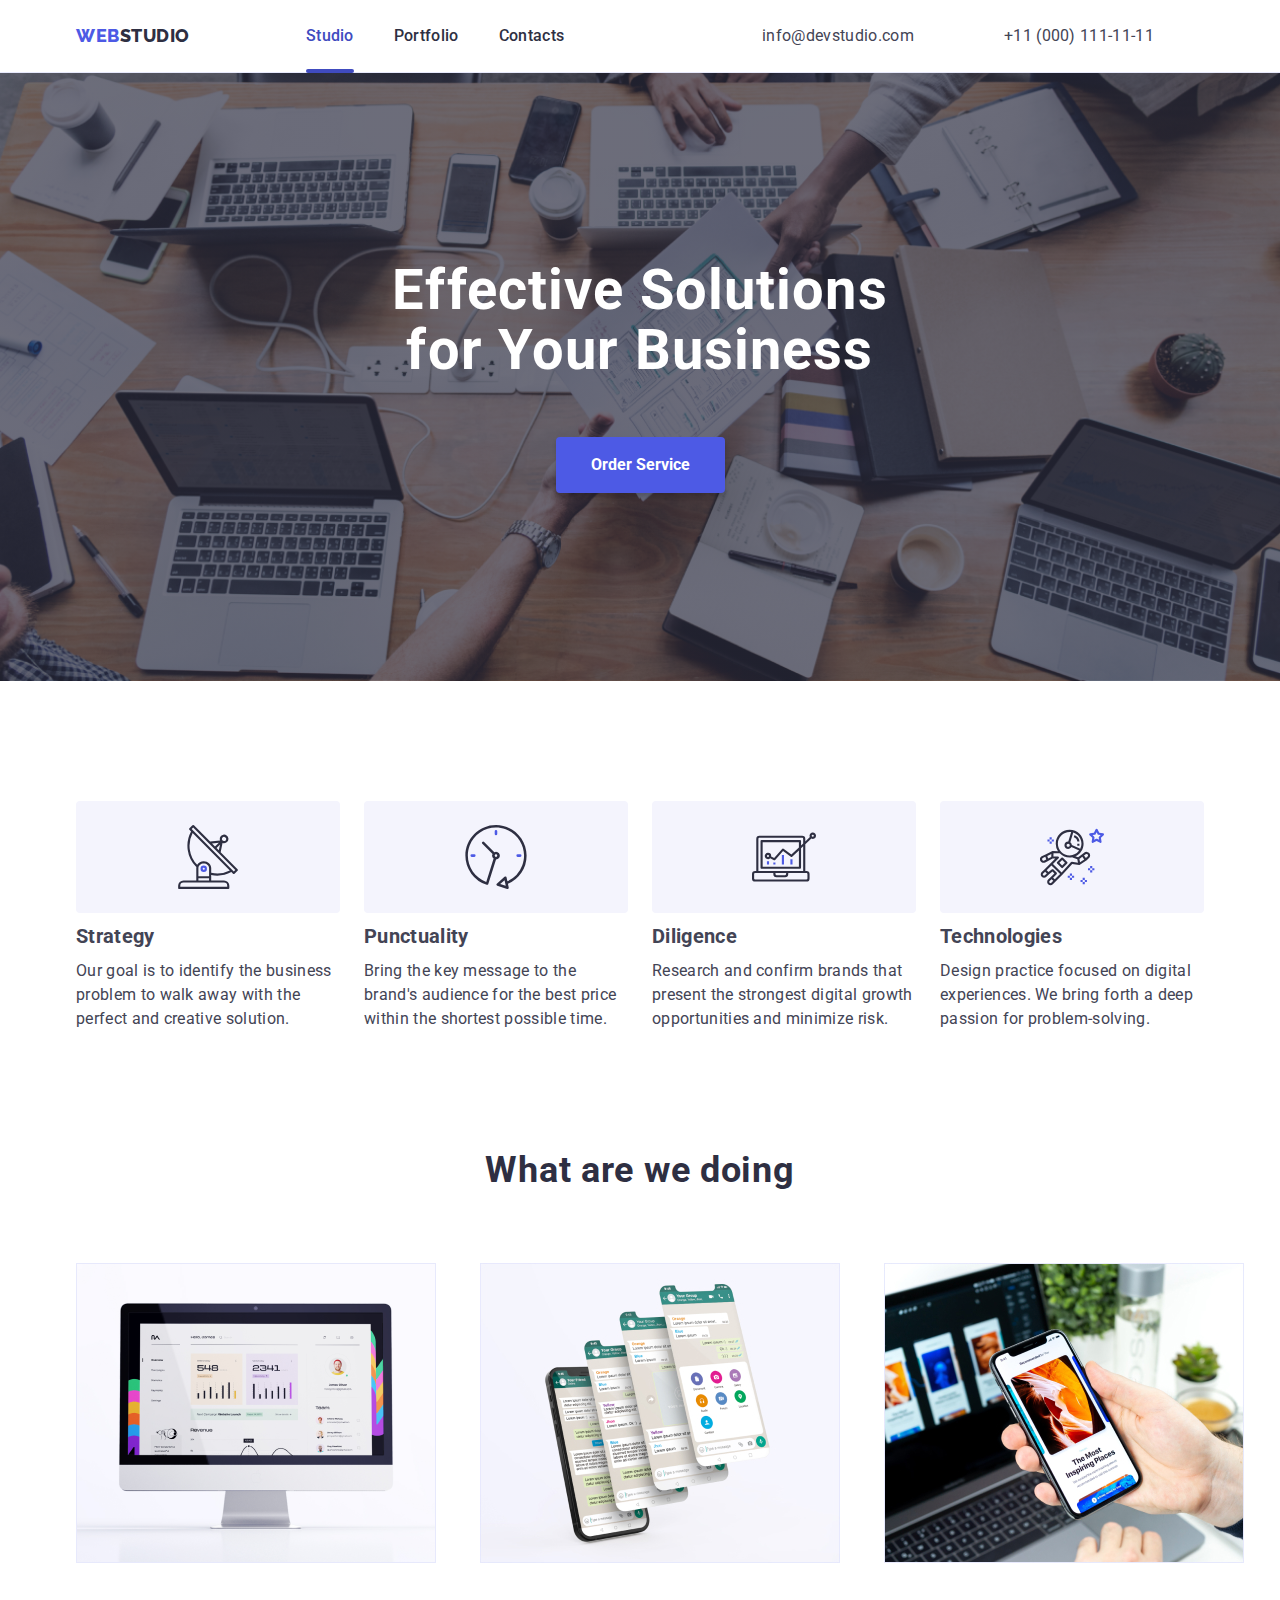
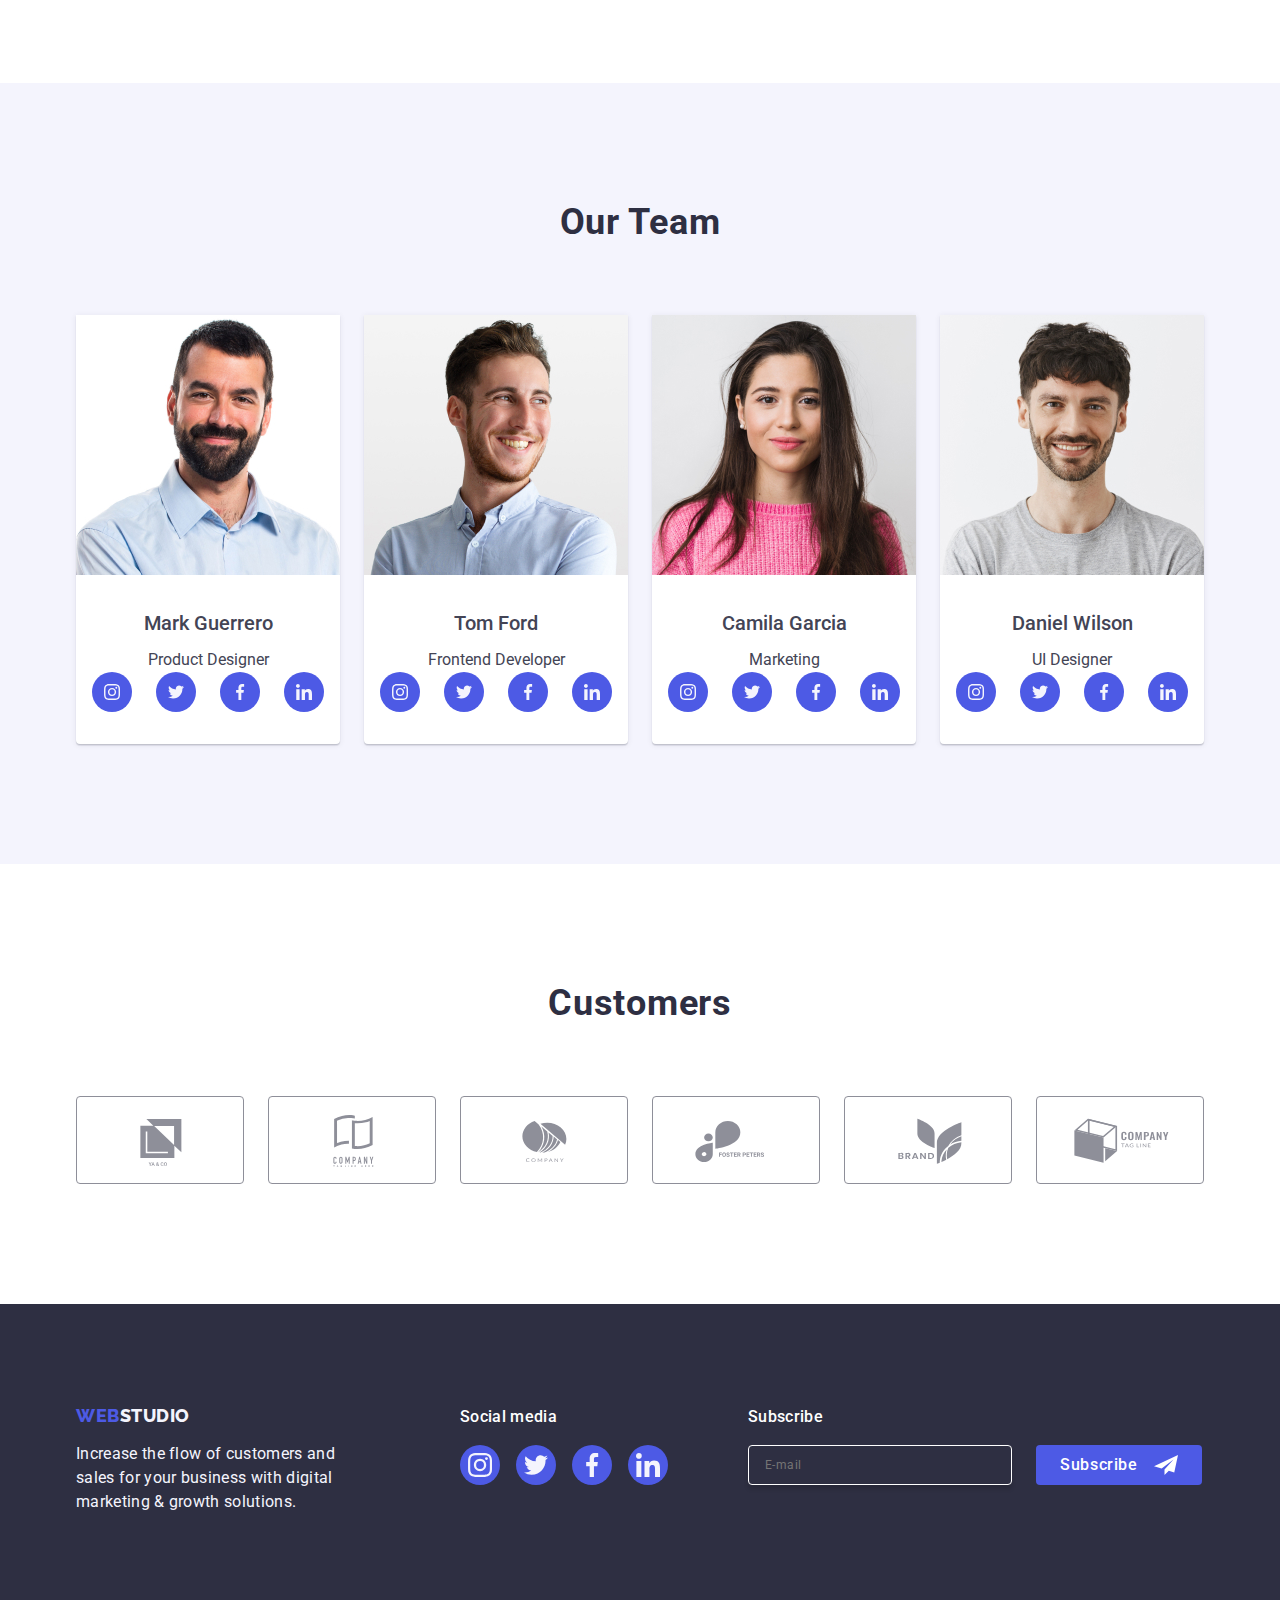
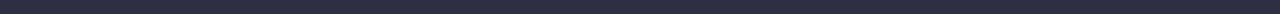
==== index.html @ cbf11909 "Update index.html" ====
<!DOCTYPE html>
<html lang="en">

<head>
  <meta charset="UTF-8" />
  <meta name="viewport" content="width=device-width, initial-scale=1.0" />
  <link rel="preconnect" href="https://fonts.googleapis.com">
  <link rel="preconnect" href="https://fonts.gstatic.com" crossorigin>
  <link href="https://fonts.googleapis.com/css2?family=Raleway:wght@800&family=Roboto:wght@400;500;700;900&display=swap"
    rel="stylesheet">
  <link rel="stylesheet"
    href="https://cdnjs.cloudflare.com/ajax/libs/modern-normalize/1.0.0/modern-normalize.min.css" />
  <link rel="stylesheet" href="./css/styles.css">
  <title>Web Studio</title>
</head>

<body>
  <header class="main-section">
    <div class="header container">
      <nav class="nav">
        <a class="logo link" href="./index.html">
          Web<span class="logo-highlight">Studio</span>
        </a>
        <ul class="menu-list list">
          <li class="menu-item"><a class="nav-link link-padding list link" href="./index.html">Studio</a></li>
          <li class="menu-item"><a class="link-padding list link" href="./portfolio.html">Portfolio</a></li>
          <li class="menu-item"><a class="link-padding list link" href="">Contacts</a></li>
        </ul>
      </nav>
      <address class="contact">
        <ul class="gap list">
          <li><a class="contakt-item link" href="mailto:info@devstudio.com">info@devstudio.com</a></li>
          <li><a class="contakt-item link" href="tel:+110001111111">+11 (000) 111-11-11</a></li>
        </ul>
      </address>
    </div>
  </header>
  <main>
    <section class="hero section">
      <div class="hero-content container">
        <h1 class="first-section-h">Effective Solutions for Your Business</h1>
        <button class="hero-btn" type="button" data-modal-open>Order Service</button>
      </div>
    </section>
    <section class="advantages section">
      <div class="container">
        <h2 class="visually-hidden">Our advantages</h2>
        <ul class="list">
          <li class="advantages-item">
            <div class="icons">
              <svg width="64" height="64">
                <use href="./images/icons.svg#icon-antenna-1"></use>
              </svg>
            </div>
            <h3 class="advantages-title">Strategy</h3>
            <p class="paragraph-main">
              Our goal is to identify the business problem to walk away with the
              perfect and creative solution.
            </p>
          </li>
          <li class="advantages-item">
            <div class="icons">
              <svg width="64" height="64">
                <use href="./images/icons.svg#icon-clock-1"></use>
              </svg>
            </div>
            <h3 class="advantages-title">Punctuality</h3>
            <p class="paragraph-main">
              Bring the key message to the brand's audience for the best price
              within the shortest possible time.
            </p>
          </li>
          <li class="advantages-item">
            <div class="icons">
              <svg width="64" height="64">
                <use href="./images/icons.svg#icon-diagram-1"></use>
              </svg>
            </div>
            <h3 class="advantages-title">Diligence</h3>
            <p class="paragraph-main">
              Research and confirm brands that present the strongest digital
              growth opportunities and minimize risk.
            </p>
          </li>
          <li class="advantages-item">
            <div class="icons">
              <svg width="64" height="64">
                <use href="./images/icons.svg#icon-astronaut-1"></use>
              </svg>
            </div>
            <h3 class="advantages-title">Technologies</h3>
            <p class="paragraph-main">
              Design practice focused on digital experiences. We bring forth a
              deep passion for problem-solving.
            </p>
          </li>
        </ul>
      </div>
    </section>
    <section class="offer section">
      <div class="container">
        <h2 class="section-hii">What are we doing</h2>
        <ul class="list">
          <li class="offer-item">
            <img src="./images//Rectangle71.jpg" alt="imac" width="360" height="300" />
          </li>
          <li class="offer-item">
            <img src="./images/img2.jpg" alt="phone and 3 screens" width="360" height="300" />
          </li>
          <li class="offer-item">
            <img src="./images//img3.jpg" alt="phone and computer" width="360" height="300" />
          </li>
        </ul>
      </div>
    </section>
    <section class="team section">
      <div class="container">
        <h2 class="section-hii">Our Team</h2>
        <ul class="team-list">
          <li class="our-team">
            <img src="./images/img.jpg" alt="Emploe Mark" width="264" height="260" />
            <div class="team-description">
              <h3 class="heading">Mark Guerrero</h3>
              <p class="paragraph-name">Product Designer</p>
              <ul class="social-icons-all">
                <li class="social-icon">
                  <a href="" class="social-link">
                    <svg width="16" height="16" class="svg-class">
                      <use href="./images/icons.svg#icon-instagram-2"></use>
                    </svg>
                  </a>
                </li>
                <li class="social-icon">
                  <a href="" class="social-link">
                    <svg width="16" height="16" class="svg-class">
                      <use href="./images/icons.svg#icon-twitter-1"></use>
                    </svg>
                  </a>
                </li>
                <li class="social-icon">
                  <a href="" class="social-link">
                    <svg width="16" height="16" class="svg-class">
                      <use href="./images/icons.svg#icon-facebook-1"></use>
                    </svg>
                  </a>
                </li>
                <li class="social-icon">
                  <a href="" class="social-link">
                    <svg width="16" height="16" class="svg-class">
                      <use href="./images/icons.svg#icon-linkedin-1"></use>
                    </svg>
                  </a>
                </li>
              </ul>

            </div>
          </li>
          <li class="our-team">
            <img src="./images/img-2.jpg" alt="Emploe Tom" width="264" height="260" />
            <div class="team-description">
              <h3 class="heading">Tom Ford</h3>
              <p class="paragraph-name">Frontend Developer</p>
              <ul class="social-icons-all">
                <li class="social-icon">
                  <a href="" class="social-link">
                    <svg width="16" height="16" class="svg-class">
                      <use href="./images/icons.svg#icon-instagram-2"></use>
                    </svg>
                  </a>
                </li>
                <li class="social-icon">
                  <a href="" class="social-link">
                    <svg width="16" height="16" class="svg-class">
                      <use href="./images/icons.svg#icon-twitter-1"></use>
                    </svg>
                  </a>
                </li>
                <li class="social-icon">
                  <a href="" class="social-link">
                    <svg width="16" height="16" class="svg-class">
                      <use href="./images/icons.svg#icon-facebook-1"></use>
                    </svg>
                  </a>
                </li>
                <li class="social-icon">
                  <a href="" class="social-link">
                    <svg width="16" height="16" class="svg-class">
                      <use href="./images/icons.svg#icon-linkedin-1"></use>
                    </svg>
                  </a>
                </li>
              </ul>
            </div>
          </li>
          <li class="our-team">
            <img src="./images/img-3.jpg" alt="Emploe Camila" width="264" height="260" />
            <div class="team-description">
              <h3 class="heading">Camila Garcia</h3>
              <p class="paragraph-name">Marketing</p>
              <ul class="social-icons-all">
                <li class="social-icon">
                  <a href="" class="social-link">
                    <svg width="16" height="16" class="svg-class">
                      <use href="./images/icons.svg#icon-instagram-2"></use>
                    </svg>
                  </a>
                </li>
                <li class="social-icon">
                  <a href="" class="social-link">
                    <svg width="16" height="16" class="svg-class">
                      <use href="./images/icons.svg#icon-twitter-1"></use>
                    </svg>
                  </a>
                </li>
                <li class="social-icon">
                  <a href="" class="social-link">
                    <svg width="16" height="16" class="svg-class">
                      <use href="./images/icons.svg#icon-facebook-1"></use>
                    </svg>
                  </a>
                </li>
                <li class="social-icon">
                  <a href="" class="social-link">
                    <svg width="16" height="16" class="svg-class">
                      <use href="./images/icons.svg#icon-linkedin-1"></use>
                    </svg>
                  </a>
                </li>
              </ul>
            </div>
          </li>
          <li class="our-team">
            <img src="./images/img-4.jpg" alt="Emploe Daniel" width="264" height="260" />
            <div class="team-description">
              <h3 class="heading">Daniel Wilson</h3>
              <p class="paragraph-name">UI Designer</p>
              <ul class="social-icons-all">
                <li class="social-icon">
                  <a href="" class="social-link">
                    <svg width="16" height="16" class="svg-class">
                      <use href="./images/icons.svg#icon-instagram-2"></use>
                    </svg>
                  </a>
                </li>
                <li class="social-icon">
                  <a href="" class="social-link">
                    <svg width="16" height="16" class="svg-class">
                      <use href="./images/icons.svg#icon-twitter-1"></use>
                    </svg>
                  </a>
                </li>
                <li class="social-icon">
                  <a href="" class="social-link">
                    <svg width="16" height="16" class="svg-class">
                      <use href="./images/icons.svg#icon-facebook-1"></use>
                    </svg>
                  </a>
                </li>
                <li class="social-icon">
                  <a href="" class="social-link">
                    <svg width="16" height="16" class="svg-class">
                      <use href="./images/icons.svg#icon-linkedin-1"></use>
                    </svg>
                  </a>
                </li>
              </ul>
            </div>
          </li>
        </ul>
      </div>
    </section>
    <section class="customers">
      <div class="container">
        <h2 class="section-hii">Customers</h2>
        <ul class="customer-list">
          <li class="li-customers">
            <a href="" class="customer-link">
              <svg width="104" height="56" class="customers-svg">
                <use href="./images/icons.svg#icon-Logo"></use>
              </svg>
            </a>
          </li>
          <li class="li-customers">
            <a href="" class="customer-link">
              <svg width="104" height="56" class="customers-svg">
                <use href="./images/icons.svg#icon-Logo-1"></use>
              </svg>
            </a>
          </li>
          <li class="li-customers">
            <a href="" class="customer-link">
              <svg width="104" height="56" class="customers-svg">
                <use href="./images/icons.svg#icon-Logo-2"></use>
              </svg>
            </a>
          </li>
          <li class="li-customers">
            <a href="" class="customer-link">
              <svg width="104" height="56" class="customers-svg">
                <use href="./images/icons.svg#icon-Logo-3"></use>
              </svg>
            </a>
          </li>
          <li class="li-customers">
            <a href="" class="customer-link">
              <svg width="104" height="56" class="customers-svg">
                <use href="./images/icons.svg#icon-Logo-4"></use>
              </svg>
            </a>
          </li>
          <li class="li-customers">
            <a href="" class="customer-link">
              <svg width="104" height="56" class="customers-svg">
                <use href="./images/icons.svg#icon-Logo-5"></use>
              </svg>
            </a>
          </li>
        </ul>
      </div>

    </section>
  </main>
  <footer class="page-footer ">
    <div class="all-footer container">
      <div class=" logo-paragraph">
        <a class="bottom logo link" href="./index.html">
          Web<span class="footer-logo">Studio</span>
        </a>
        <p class="paragraph-footer">
          Increase the flow of customers and sales for your business with digital
          marketing & growth solutions.
        </p>
      </div>
      <div>
        <p class="footer-social-p">Social media</p>
        <ul class="footer-social-links">
          <li class="footer-social-link">
            <a href="" class="footer-link">
              <svg width="24" height="24" class="footer-svg">
                <use href="./images/icons.svg#icon-instagram-2"></use>
              </svg>
            </a>
          </li>
          <li class="footer-social-link">
            <a href="" class="footer-link">
              <svg width="24" height="24" class="footer-svg">
                <use href="./images/icons.svg#icon-twitter-1"></use>
              </svg>
            </a>
          </li>
          <li class="footer-social-link">
            <a href="" class="footer-link">
              <svg width="24" height="24" class="footer-svg">
                <use href="./images/icons.svg#icon-facebook-1"></use>
              </svg>
            </a>
          </li>
          <li class="footer-social-link">
            <a href="" class="footer-link">
              <svg width="24" height="24" class="footer-svg">
                <use href="./images/icons.svg#icon-linkedin-1"></use>
              </svg>
            </a>
          </li>

        </ul>
      </div>
      <div class="footer-form">
        <p class="form-p">Subscribe</p>
      
        <form class="form">
          <label class="form-label">
            <input class="form-label-input" type="email" name="email" placeholder="E-mail" /></label>
      
          <button type="submit" class="footer-submit-button">
            Subscribe
            <svg class="form-button-svg" width="24" height="24">
              <use href="./images/icons.svg#icon-Frame-3"></use>
            </svg>
          </button>
        </form>
      </div>
    </div>
    
  </footer>
  <div class="modal-window is-hidden" data-modal>
    <div class="modal">
      <button class="modal-btn" type="button" data-modal-close>
        <svg width="8" height="8" class="modal-icon">
          <use href="./images/icons.svg#icon-close-modal-icon"></use>
        </svg>
      </button>
      <p class="modal-p">Leave your contacts and we will call you back</p>
      <form>
        <div class="div-form">
        <label class="label-user" for="user-name">Name</label>
        <div class="modal-content">
          <input class="input" name="user-name" type="text" id="user-name" required>
          <svg width="18" height="24" class="modal-icon">
            <use href="./images/icons.svg#icon-person-black-18dp-1"></use>
          </svg>
          </div>
        </div>
        <div class="div-form">

        <label class="label-user" for="phone">Phone</label>
        <div class="modal-content">
          <input class="input" name="user-name" type="text" id="phone" required>
          <svg width="18" height="24" class="modal-icon">
            <use href="./images/icons.svg#icon-phone-black-18dp-1"></use>
          </svg>
          
        </div>
        </div>
        
        <div class="div-form">
        <label class="label-user" for="email">Email</label>
        <div class="modal-content">
          <input class="input" name="user-name" type="text" id="email" required>
          <svg width="18" height="24" class="modal-icon">
            <use href="./images/icons.svg#icon-email-black-18dp-1"></use>
          </svg>
          
        </div>
        </div>
        <div>

        <label class="label-user" for="user-comment">Comment</label>
        <textarea placeholder="Text input" class="textarea" name="user-comment" id="user-comment"></textarea>
        <div class="checkbox"> 
          <input id="user-privacy"
              type="checkbox"
              value="true"
              name="user-privacy"
              class="visually-hidden input-checkbox">
              <label class="conditions" for="user-privacy">
                <span class="checbox-span">
                  <svg width="10" height="8" class="svg-span">
                    <use href="./images/icons.svg#icon-Vector"></use>
                  </svg> </span>I accept the terms and conditions of the
              
                <a href="PrivacyPolicy" class="privacy-policy">
                  Privacy Policy</a></label>
        </div>
        </div>
        <button class="send-btn" type="submit">Send</button>
      </form>
      
    </div>
  </div>
  <script src="./js/modal.js"></script>
</body>

</html>
---- css/styles.css ----
:root {
    --first-color-text: #2E2F42;
    --Lavender: #E7E9FC;
    --color-white: #ffffff;
    --iris: #4D5AE5;
    --Ocean: #404BBF;
    --cloud: #F4F4FD;
    --SLATE: #434455;
    --kolo4: #404bbf;
    --kolor5: #31d0aa;
    --kolor6: #8e8f99;
    --kolor7: #fcfcfc;
}

* {
    margin: 0;
    padding: 0;
}

body {
    background-color: #FFFFFF;
    font-family: 'Roboto', sans-serif;
    color: #434455;
    line-height: 1.6;
}

.main-section {
    border-bottom: 1px solid #e7e9fc;
    box-shadow: 0px 2px 1px rgba(46, 47, 66, 0.08),
        0px 1px 1px rgba(46, 47, 66, 0.16),
        0px 1px 6px rgba(46, 47, 66, 0.08);
}

.logo .link {
    font-size: 18px;
    line-height: 1.17;
    letter-spacing: 0.03em;
    color: var(--iris);
    padding: 24px 0;
}

.logo-footer {
    font-family: "Raleway", sans-serif;
    font-weight: 800;
    font-size: 18px;
    line-height: 1.17;
    letter-spacing: 0.03em;
    text-decoration: none;
    text-transform: uppercase;
    color: var(--cloud);
    font-style: normal;
}

.highlight {
    color: var(--iris);
}

.menu-item {
    gap: 40px;
}

.menu-item:last-child {
    margin-right: 0;
}

.list {
    font-size: 16px;
    font-style: normal;

    line-height: 1.5;
    letter-spacing: 0.32px;
    list-style: none;
    text-decoration: none;
    display: flex;
    align-items: center;
    gap: 24px;
}

.list-buttons {
    display: flex;
    justify-content: center;
    gap: 24px;
    margin-bottom: 72px;
}

.contact {
    font-style: normal;
    color: var(--SLATE);
}

.contact:hover {
    color: var(--Ocean);
}

.contakt-item .link {
    color: var(--SLATE);
}

.contakt-item .link:hover,
.contakt-item .link:active {
    color: var(--kolo4);
}

.advantages-title {
    font-size: 20px;
    margin-bottom: 8px;
}

.p {
    color: var(--first-color-text);
    font-family: Roboto;
    font-size: 16px;
    line-height: 1.5;
    letter-spacing: 0.32px;
}

.span {
    color: var(--first-color-text);
}

.page-footer {
    padding-top: 100px;
    padding-bottom: 100px;
    color: var(--cloud);
    background-color: var(--first-color-text);
}

.all-footer {
    display: flex;
    align-items: baseline;
}

.logo-highlight {
    color: var(--first-color-text);
    text-decoration: none;
}

.footer-logo {
    color: #f4f4fd;
}

.hero-btn {
    color: var(--color-white);
    background-color: var(--iris);
    border: none;
    border-radius: 4px;
    font-size: 16px;
    font-weight: 700;
    line-height: 1.9em;
    cursor: pointer;
    box-shadow: 0px 4px 4px rgba(0, 0, 0, 0.15);
    border-radius: 4px;
    display: block;
    min-width: 169px;
    height: 56px;
    margin: auto;
    margin-top: 56px;
    transition: background-color 250ms cubic-bezier(0.4, 0, 0.2, 1);
}

.hero-btn:hover,
.hero-btn:focus,
.hero-btn:active {
    background-color: var(--Ocean);
    color: var(--color-white);
}

.btn {
    color: var(--iris);
    background-color: var(--Lavender);
    min-height: 38px;
    padding: 12px 24px;
    font-size: 16px;
    font-weight: 500;
    border: 1px solid var(--Lavender);
    border-radius: 4px;
    cursor: pointer;
    transition: color 250ms cubic-bezier(0.4, 0, 0.2, 1),
        background-color 250ms cubic-bezier(0.4, 0, 0.2, 1),
        border-color 250ms cubic-bezier(0.4, 0, 0.2, 1),
        box-shadow 250ms cubic-bezier(0.4, 0, 0.2, 1);
}

.btn:hover,
.btn:focus,
.btn:active {
    background-color: var(--Ocean);
    color: var(--color-white);
    box-shadow: 0px 3px 1px rgba(0, 0, 0, 0.1), 0px 1px 2px rgba(0, 0, 0, 0.08),
        0px 2px 2px rgba(0, 0, 0, 0.12);
    border-radius: 4px;
    border: 1px solid transparent;
}

.submenu-item {
    list-style-type: none;
}

.advantages {
    padding: 120px 0;
}

.advantages-item {
    display: inline-block;
    width: calc((100% - 72px) / 4);
}

.advantages-item:last-child {
    margin-right: 0;
}

.visually-hidden {
    position: absolute;
    width: 1px;
    height: 1px;
    margin: -1px;
    border: 0;
    padding: 0;
    white-space: nowrap;
    clip-path: inset(100%);
    clip: rect(0 0 0 0);
    overflow: hidden;
}

.paragraph {
    font-size: 16px;
    line-height: 1.5;
    letter-spacing: 0.02em;
    color: var(--SLATE);
}

.link {
    font-size: 16px;
    line-height: 1.5;
    letter-spacing: 0.02em;
    color: var(--first-color-text);
    text-decoration: none;
    display: inline-block;
}

.list .link:hover,
.list .link:focus {
    color: var(--Ocean);
}

.link-shadow-box {
    display: block;
    transition: box-shadow 250ms cubic-bezier(0.4, 0, 0.2, 1);
}

.link-shadow-box:hover,
.link-shadow-box:focus {
    box-shadow: 0px 1px 6px rgba(46, 47, 66, 0.08),
        0px 1px 1px rgba(46, 47, 66, 0.16),
        0px 2px 1px rgba(46, 47, 66, 0.08);
}

.link-shadow-box:hover .acapit-portfolio {
    transform: translateY(0%);
}

.link-shadow-box:focus .acapit-portfolio {
    transform: translateY(0%);
}

.logo-highlight .link {
    text-decoration: none;


}

.paragraph-footer {
    line-height: 1.5;
    letter-spacing: 0.02em;
    padding-left: 0px;
    width: 264px;

}

.first-section-h {
    font-weight: 700;
    font-size: 56px;
    line-height: 1.07;
    text-align: center;
    letter-spacing: 0.02em;
    color: var(--color-white);
    margin-bottom: 30px;
    max-width: 496px;
    margin: auto;
}

.button-first-section {
    font-family: "Roboto", sans-serif;
    font-weight: 500;
    font-size: 16px;
    line-height: 1.5;
    letter-spacing: 0.04em;
    cursor: pointer;
}

.paragraph-main {
    font-size: 16px;
    line-height: 1.5;
    letter-spacing: 0.02em;
    color: var(--SLATe);
    text-align: left;
}

.paragraph-name .team-photo {
    margin-bottom: 30px;
}

.team-description {
    padding: 32px 0px;
}

.team-description-h3 {
    margin-bottom: 10px;
}

.section-hii {
    font-size: 36px;
    line-height: 1.11;
    letter-spacing: 0.02em;
    color: var(--first-color-text);
    margin: 0;
    margin-bottom: 72px;
    padding: 0;
    text-align: center;
}

.team {
    text-align: center;
    background-color: var(--cloud);
    padding-top: 94px;
    padding-bottom: 94px;
    margin-bottom: 0px;
    padding: 120px 0
}

.our-team {
    background-color: var(--color-white);
    box-shadow: 0px 1px 6px rgba(46, 47, 66, 0.08),
        0px 1px 1px rgba(46, 47, 66, 0.16),
        0px 2px 1px rgba(46, 47, 66, 0.08);
    border-radius: 0px 0px 4px 4px;
    max-width: 270px;
    display: inline-block;
    width: calc((100% - 72px) / 4);
}

.our-team:last-child {
    margin-right: 0;
}

.button-first-section:focus {
    background-color: var(--kolo4);
}

.contakt-item {
    color: var(--SLATE);
    font-weight: 400;
    display: block;
    margin-right: 50px;
    transition: color 250ms cubic-bezier(0.4, 0, 0.2, 1);
}

.contact-item:last-child {
    margin-right: 0;
}

.logo {
    font-family: "Raleway", sans-serif;
    font-weight: 800;
    font-size: 18px;
    line-height: 1.17;
    letter-spacing: 0.03em;
    text-decoration: none;
    text-transform: uppercase;
    color: var(--iris);
    font-style: normal;
    margin-right: 76px;
}

.hero {
    background-color: var(--first-color-text);
    padding: 188px 0;
    display: flex;
    justify-content: center;
    align-items: center;
    background-image: linear-gradient(rgba(46, 47, 66, 0.7),
            rgba(46, 47, 66, 0.7)),
        url(../images/people-office.jpg);
    max-width: 1440px;
    background-repeat: no-repeat;
    background-position: center;
    background-size: cover;
    margin: auto;
}

.hero-content {
    text-align: center;
    width: 700px;
}

.offer {
    text-align: center;
    padding-bottom: 120px;
}

.offer-item {
    display: inline-block;
    margin-right: 20px;
    width: calc((100% - 48px) / 3);
}

.offer-item:last-child {
    margin-right: 0;
}

.submenu-list {
    margin: auto;
    padding: 96px 0 120px 0;
}

.submenu-list>ul {
    display: flex;
    justify-content: space-around;
}

.projects-list {

    display: flex;
    flex-wrap: wrap;
    justify-content: space-between;
    row-gap: 48px;
    column-gap: 24px;
    list-style: none;

}

.projects-description {
    border: 1px solid var(--Lavender);
    padding: 32px 16px;
    border-top: none;

}

.projects-description>h3 {
    line-height: 2em;
}

.projects-description>p {
    color: var(--brand-color-grey);
    line-height: 2em;
}

img {
    display: block;
}

.nav {
    display: flex;
    justify-content: flex-start;
    flex-direction: row;
    align-items: center;
    gap: 40px;
    list-style: none;
    font-weight: 500;
}

.header {
    padding-top: 24px;
    padding-bottom: 24px;
    display: flex;
    justify-content: space-between;
    align-items: center;
}

.projects-img {
    width: calc((100% - 48px) / 3);
}

.heading {
    margin-bottom: 8px;
    font-size: 20px;

    font-weight: 500;
}

.team-list {
    display: flex;
    gap: 24px;
}

.menu-list {
    display: flex;
    align-items: center;
    flex-wrap: wrap;
    gap: 40px;
    position: relative;
    color: #404bbf;
}

.container {
    width: 1158px;
    margin: 0 auto;
    padding: 0 15px;
}

.logo-paragraph {
    margin-right: 120px;
}

.link-padding {
    padding: 24px 0;
}

.bottom {
    margin-bottom: 16px;
}

.gap {
    gap: 40px;
}

.footer-social-p {
    font-weight: 500;
    line-height: 1.5;
    letter-spacing: 0.02em;
    color: var(--color-white);
    margin-bottom: 16px;
}

.footer-social-links {
    display: flex;
    gap: 16px;
}

.footer-social-link {
    width: 40px;
    height: 40px;
    list-style: none;

}

.footer-link {
    width: 100%;
    height: 100%;
    background-color: var(--iris);
    border-radius: 50%;
    display: flex;
    align-items: center;
    justify-content: center;
    transition: background-color 250ms cubic-bezier(0.4, 0, 0.2, 1);
}

.footer-link:hover,
.footer-link:focus,
.footer-link:active {
    background-color: var(--kolor5);
}

.footer-svg {
    fill: var(--cloud);
}

.icons {
    display: flex;
    align-items: center;
    justify-content: center;
    height: 112px;
    background-color: var(--cloud);
    border-radius: 4px;
    margin-bottom: 8px;
}

.social-icons-all {
    display: flex;
    justify-content: center;
    list-style: none;
    gap: 24px;

}

.social-icon {
    width: 40px;
    height: 40px;

}

.social-link {
    width: 100%;
    height: 100%;
    background-color: var(--iris);
    border-radius: 50%;
    display: flex;
    align-items: center;
    justify-content: center;
    transition: background-color 250ms cubic-bezier(0.4, 0, 0.2, 1);
}

.social-link:hover,
.social-link:focus {
    background-color: var(--kolo4);
}

.svg-class {
    fill: var(--cloud)
}

.customers {
    padding-top: 120px;
    padding-bottom: 120px;
}

.h2-customers {
    font-size: 36px;
    line-height: 1.11;
    color: var(--first-color-text);
    margin-bottom: 72px;
}

.customer-list {
    display: flex;
    gap: 24px;
    list-style: none;
}

.li-customers {

    width: calc((100% - 120px) / 6);
    height: 88px;

}

.customer-link {
    width: 100%;
    height: 100%;
    border: 1px solid #8e8f99;
    border-radius: 4px;
    display: flex;
    align-items: center;
    justify-content: center;
    color: var(--kolor6);
    transition: border-color 250ms cubic-bezier(0.4, 0, 0.2, 1),
        color 250ms cubic-bezier(0.4, 0, 0.2, 1);
}

.customer-link:hover,
.customer-link:focus {
    border-color: var(--kolo4);
    color: var(--kolo4);
}

.customers-svg {
    fill: currentColor;
}

.nav-link {
    color: var(--kolo4);
    position: relative;
    transition: color 250ms cubic-bezier(0.4, 0, 0.2, 1);
}

.nav-link::after {
    content: '';
    position: absolute;
    left: 0;
    bottom: -1px;
    height: 4px;
    background-color: var(--kolo4);
    border-radius: 2px;
    width: 100%;
}

.modal-window {
    position: fixed;
    top: 0;
    left: 0;
    width: 100%;
    height: 100%;
    background-color: rgba(46, 47, 66, 0.4);
    transition: opacity 250ms cubic-bezier(0.4, 0, 0.2, 1), visibility 250ms cubic-bezier(0.4, 0, 0.2, 1);
}

.is-hidden {
    opacity: 0;
    visibility: hidden;
    pointer-events: none;
}

.modal {
    padding: 72px 24px 24px 24px;
    position: absolute;
    top: 50%;
    left: 50%;
    transform: translate(-50%, -50%) scale(1);
    width: 408px;
    min-height: 584px;
    background-color: var(--kolor7);
    box-shadow: 0px 1px 1px rgba(0, 0, 0, 0.14),
        0px 1px 3px rgba(0, 0, 0, 0.12),
        0px 2px 1px rgba(0, 0, 0, 0.2);
    border-radius: 4px;
    transition: transform 250ms cubic-bezier(0.4, 0, 0.2, 1);
}

.modal-btn {
    position: absolute;
    top: 24px;
    right: 24px;
    width: 24px;
    height: 24px;
    border-radius: 50%;
    display: flex;
    align-items: center;
    justify-content: center;
    background-color: var(--Lavender);
    border: 1px solid rgba(0, 0, 0, 0.1);
    padding: 0;
    cursor: pointer;
    transition: background-color 250ms cubic-bezier(0.4, 0, 0.2, 1), border 250ms cubic-bezier(0.4, 0, 0.2, 1);
}

.modal-btn:hover,
.modal-btn:focus {
    background-color: var(--Ocean);
    border: none;
    fill: var(--color-white)
}

.modal-icon {
    transition: fill 250ms cubic-bezier(0.4, 0, 0.2, 1);
}

.portfolio-img {
    position: relative;
    overflow: hidden;
}

.acapit-portfolio {
    position: absolute;
    top: 0;
    font-size: 16px;
    line-height: 1.5;
    letter-spacing: 0.02em;
    color: var(--cloud);
    padding: 40px 32px;
    background-color: var(--iris);
    height: 100%;
    width: 100%;
    transform: translateY(100%);
    transition: transform 250ms cubic-bezier(0.4, 0, 0.2, 1);
}
.footer-form {
    margin-bottom: 16px;
    font-weight: 500;
    font-size: 16px;
    line-height: 1.5;
    letter-spacing: 0.02em;
    color: var(--color-white);
    margin-left: 80px;
}
.form-p {
    margin-bottom: 16px;
}
.form {
    display: flex;
    gap: 24px;
}
.form-label-input {
    gap: 24px;
    width: 264px;
    height: 40px;
    border: 1px solid var(--color-white);
    background-color: transparent;
    border-radius: 4px;
    box-shadow: 0px 4px 4px 0px rgba(0, 0, 0, 0.15);
    font-size: 12px;
    line-height: 1.5;
    letter-spacing: 0.04em;
    padding-left: 16px;
    color: var(--color-white);
}
.form-label-input placeholder {
    color: var(--color-white);
}
.footer-submit-button {
    height: 40px;
    min-width: 165px;
    display: flex;
    justify-content: center;
    align-items: center;
    padding: 8px 24px;
    font-size: 16px;
    font-weight: 500;
    line-height: 1.5;
    letter-spacing: 0.04em;
    cursor: pointer;
    color: var(--color-white);
    background-color: var(--iris);
    border: none;
    border-radius: 4px;
}
.form-label {
    display: flex;
    gap: 24px;
}
.form-button-svg {
    margin-left: 16px;
}
.modal-p {
    font-size: 16px;
    text-align: center;
    font-weight: 500;
    line-height: 1.5;
    letter-spacing: 0.02em;
    margin-bottom: 16px;
    color: var(--first-color-text);
}
.div-form{
    margin-bottom: 8px;
}
.label-user {
    margin-bottom: 4px;
    font-size: 12px;
    font-weight: 400;
    line-height: 1.17;
    letter-spacing: 0.04em;
    color: var(--kolor6);
    display: block;
}
.modal-content{
    position: relative;
}
.input{
    width: 100%;
        height: 40px;
        border-radius: 4px;
        border: 1px solid rgba(46, 47, 66, 0.4);
        background-color: transparent;
        transition: border-color 250ms cubic-bezier(0.4, 0, 0.2, 1);
        outline: transparent;
        margin-bottom: 8px;
        display: flex;
        padding-left: 38px;
}
.input:focus {
    border-color: var(--iris);
}
.modal-content:focus-within{
    fill: var(--iris);
}
.modal-icon{
    position: absolute;
        left: 16px;
        top: 50%;
        transform: translateY(-50%);
        transition: fill 250ms cubic-bezier(0.4, 0, 0.2, 1);
}
.textarea{
    width: 100%;
        height: 120px;
        border-radius: 4px;
        border: 1px solid rgba(46, 47, 66, 0.4);
        font-size: 12px;
        font-weight: 400;
        line-height: 1.17;
        letter-spacing: 0.04em;
        color: rgba(46, 47, 66, 0.4);
        padding: 8px 16px;
        resize: none;
        background-color: transparent;
        outline: transparent;
        transition: border-color 250ms cubic-bezier(0.4, 0, 0.2, 1);
}
.textarea:focus {
    border-color: var(--iris);
}
.conditions {
    font-size: 12px;
    display: block;
    font-weight: 400;
    line-height: 1.17;
    letter-spacing: 0.04em;
    color: var(--colorgrey);
    gap: 8px;
}
.checbox-span{
    width: 16px;
        height: 16px;
        border: 1px solid rgba(46, 47, 66, 0.4);
        border-radius: 2px;
        transition: background-color 250ms cubic-bezier(0.4, 0, 0.2, 1),
            border 250ms cubic-bezier(0.4, 0, 0.2, 1),
            fill 250ms cubic-bezier(0.4, 0, 0.2, 1);
        display: inline-flex;
        justify-content: center;
        align-items: center;
        fill: transparent;
        margin-right: 8px;
}
.checkbox {
    margin-bottom: 24px;
}
.privacy-policy {
    color: var(--iris);
}
.send-btn {
    min-width: 169px;
    height: 56px;
    font-family: Roboto, sans-serif;
    font-size: 16px;
    font-weight: 500;
    line-height: 1.5;
    letter-spacing: 0.04em;
    cursor: pointer;
    color: var(--color-white);
    background-color: var(--iris);
    border: none;
    border-radius: 4px;
    transition: background-color 250ms cubic-bezier(0.4, 0, 0.2, 1);
    margin: 0 auto;
    display: block;
    justify-content: center;
    align-items: center;
    box-shadow: 0px 4px 4px 0px rgba(0, 0, 0, 0.15);
}
.input-checkbox:checked+.conditions .checbox-span {
    background-color: var(--kolo4);
    border: none;
    fill: var(--cloud);
}
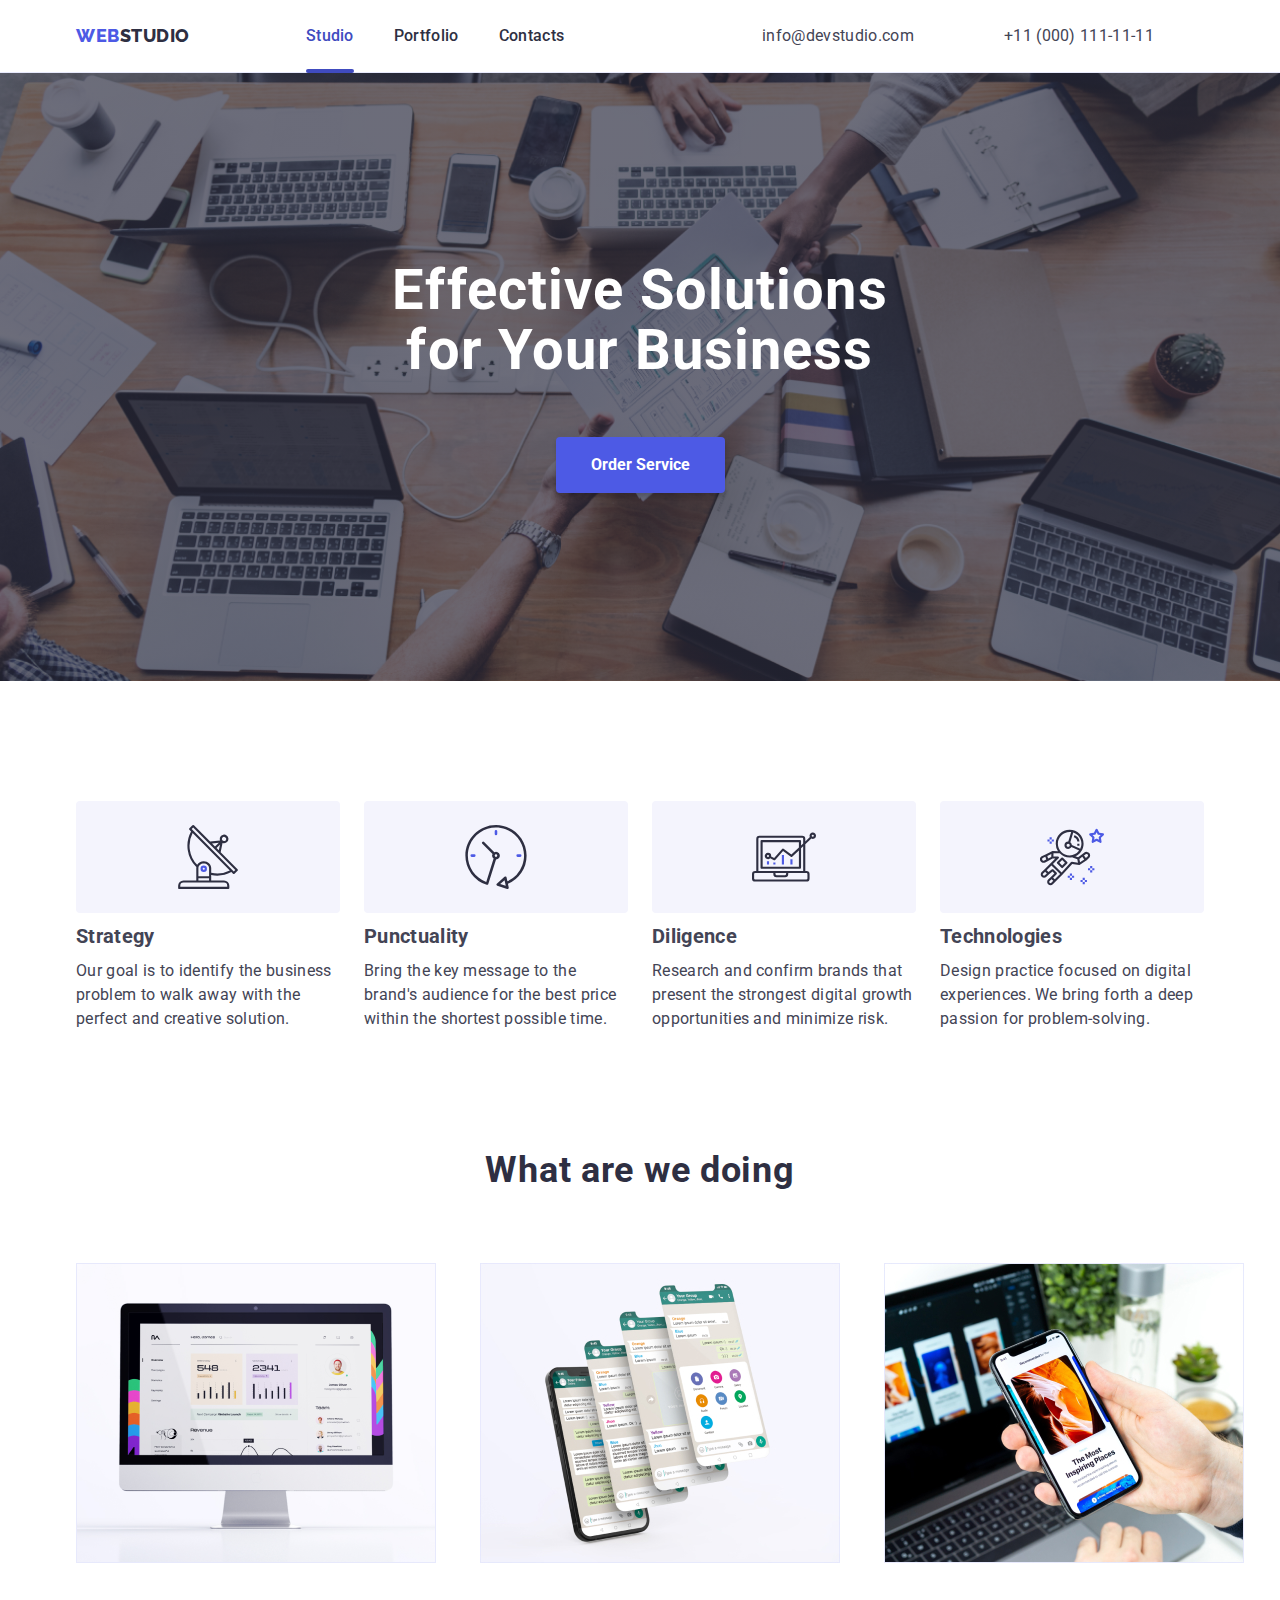
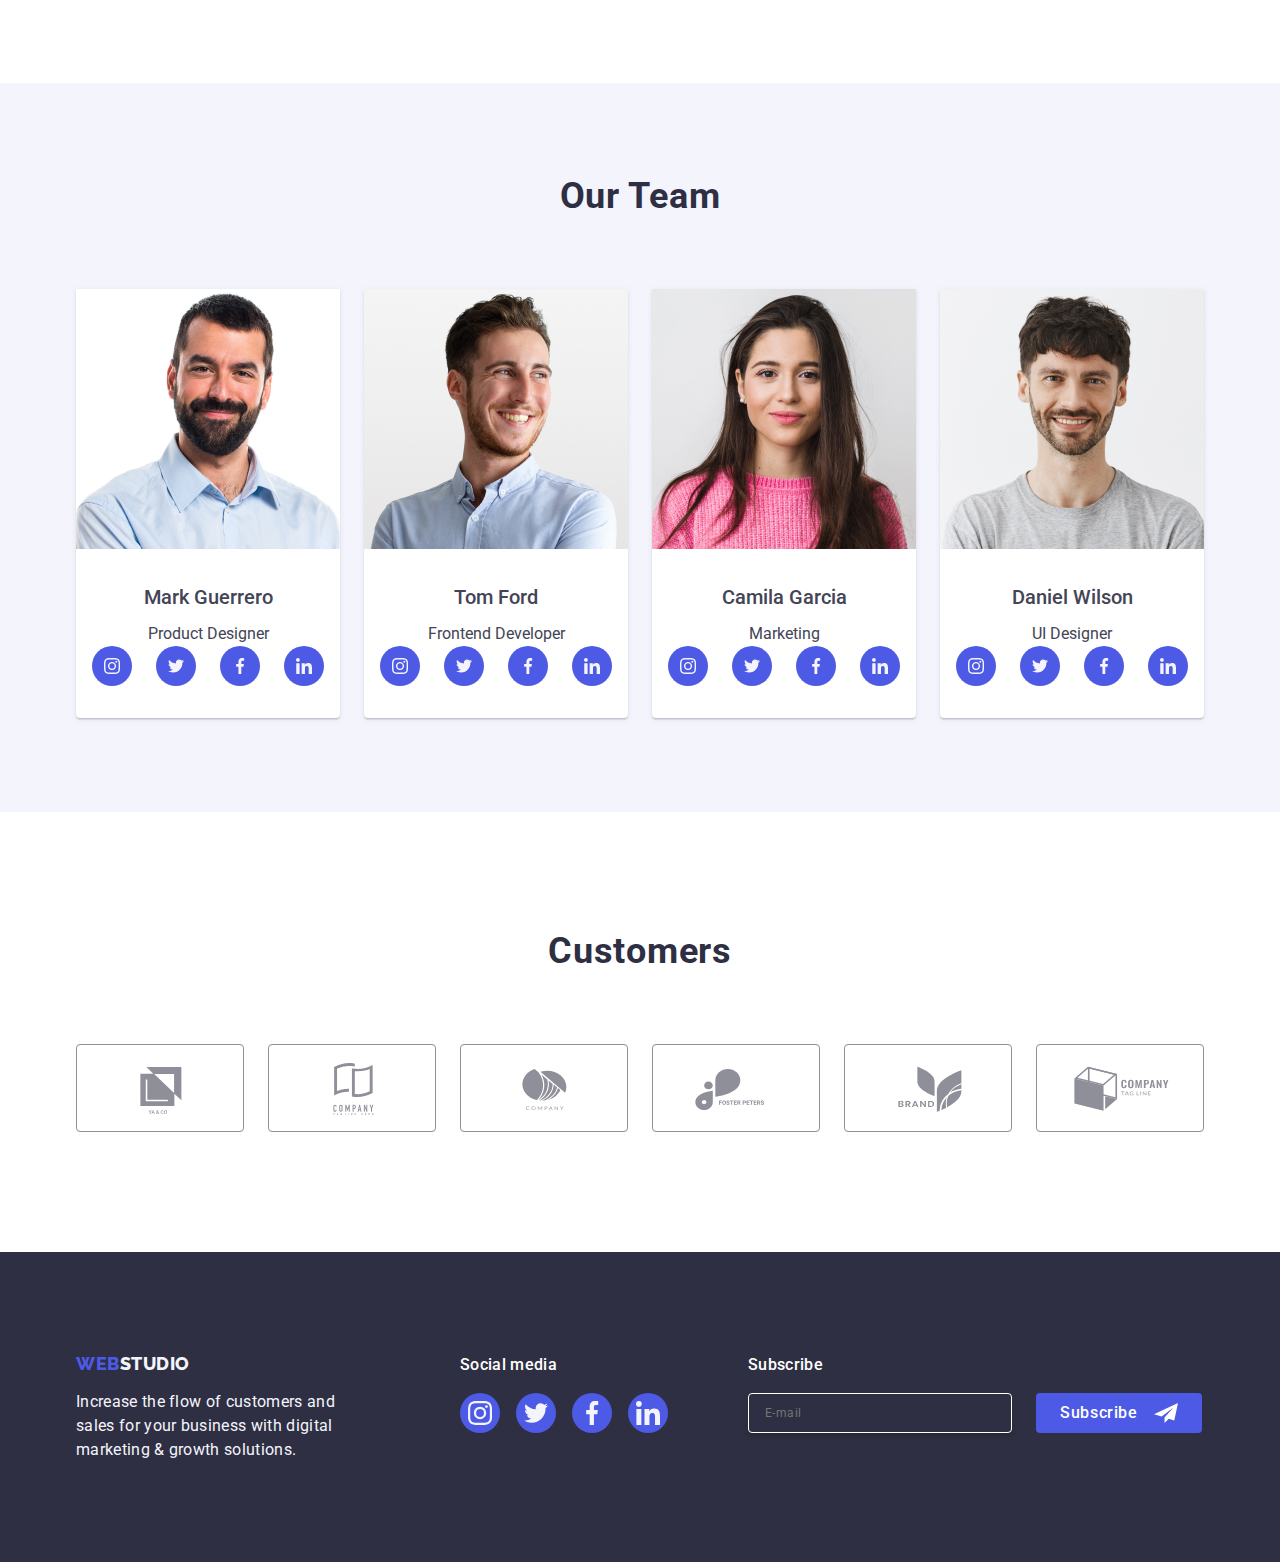
==== commit baa30080: "hw6" ====
--- a/index.html
+++ b/index.html
@@ -370,7 +370,7 @@
       
         <form class="form">
           <label class="form-label">
-            <input class="form-label-input" type="email" name="email" placeholder="E-mail" /></label>
+            <input class="form-label-input" type="email" name="email" placeholder="E-mail" required /></label>
       
           <button type="submit" class="footer-submit-button">
             Subscribe
@@ -386,7 +386,7 @@
   <div class="modal-window is-hidden" data-modal>
     <div class="modal">
       <button class="modal-btn" type="button" data-modal-close>
-        <svg width="8" height="8" class="modal-icon">
+        <svg width="8" height="8" class="modal-iconX">
           <use href="./images/icons.svg#icon-close-modal-icon"></use>
         </svg>
       </button>
@@ -405,7 +405,7 @@
 
         <label class="label-user" for="phone">Phone</label>
         <div class="modal-content">
-          <input class="input" name="user-name" type="text" id="phone" required>
+          <input class="input" name="user-name" type="tel" id="phone" required>
           <svg width="18" height="24" class="modal-icon">
             <use href="./images/icons.svg#icon-phone-black-18dp-1"></use>
           </svg>
@@ -416,17 +416,18 @@
         <div class="div-form">
         <label class="label-user" for="email">Email</label>
         <div class="modal-content">
-          <input class="input" name="user-name" type="text" id="email" required>
+          <input class="input" name="user-name" type="email" id="email" required>
           <svg width="18" height="24" class="modal-icon">
             <use href="./images/icons.svg#icon-email-black-18dp-1"></use>
           </svg>
           
         </div>
         </div>
-        <div>
+        <div class="comment-label">
 
         <label class="label-user" for="user-comment">Comment</label>
         <textarea placeholder="Text input" class="textarea" name="user-comment" id="user-comment"></textarea>
+        </div>
         <div class="checkbox"> 
           <input id="user-privacy"
               type="checkbox"
@@ -442,7 +443,7 @@
                 <a href="PrivacyPolicy" class="privacy-policy">
                   Privacy Policy</a></label>
         </div>
-        </div>
+        
         <button class="send-btn" type="submit">Send</button>
       </form>
       
--- a/css/styles.css
+++ b/css/styles.css
@@ -108,7 +108,7 @@
 
 .p {
     color: var(--first-color-text);
-    font-family: Roboto;
+    font-family: 'Roboto', sans-serif;
     font-size: 16px;
     line-height: 1.5;
     letter-spacing: 0.32px;
@@ -149,7 +149,6 @@
     line-height: 1.9em;
     cursor: pointer;
     box-shadow: 0px 4px 4px rgba(0, 0, 0, 0.15);
-    border-radius: 4px;
     display: block;
     min-width: 169px;
     height: 56px;
@@ -284,7 +283,6 @@
     text-align: center;
     letter-spacing: 0.02em;
     color: var(--color-white);
-    margin-bottom: 30px;
     max-width: 496px;
     margin: auto;
 }
@@ -335,7 +333,6 @@
     padding-top: 94px;
     padding-bottom: 94px;
     margin-bottom: 0px;
-    padding: 120px 0
 }
 
 .our-team {
@@ -730,7 +727,7 @@
     fill: var(--color-white)
 }
 
-.modal-icon {
+.modal-iconX {
     transition: fill 250ms cubic-bezier(0.4, 0, 0.2, 1);
 }
 
@@ -783,7 +780,7 @@
     padding-left: 16px;
     color: var(--color-white);
 }
-.form-label-input placeholder {
+.form-label-input{
     color: var(--color-white);
 }
 .footer-submit-button {
@@ -803,6 +800,11 @@
     border: none;
     border-radius: 4px;
 }
+.footer-submit-button:hover{
+    background-color: var(--Ocean);
+        color: var(--color-white);
+
+}
 .form-label {
     display: flex;
     gap: 24px;
@@ -823,12 +825,12 @@
     margin-bottom: 8px;
 }
 .label-user {
+    color: var(--kolor6);
     margin-bottom: 4px;
     font-size: 12px;
     font-weight: 400;
     line-height: 1.17;
     letter-spacing: 0.04em;
-    color: var(--kolor6);
     display: block;
 }
 .modal-content{
@@ -884,7 +886,7 @@
     font-weight: 400;
     line-height: 1.17;
     letter-spacing: 0.04em;
-    color: var(--colorgrey);
+    color: var(--kolor6);
     gap: 8px;
 }
 .checbox-span{
@@ -931,4 +933,7 @@
     background-color: var(--kolo4);
     border: none;
     fill: var(--cloud);
+}
+.comment-label{
+    margin-bottom: 16px;
 }